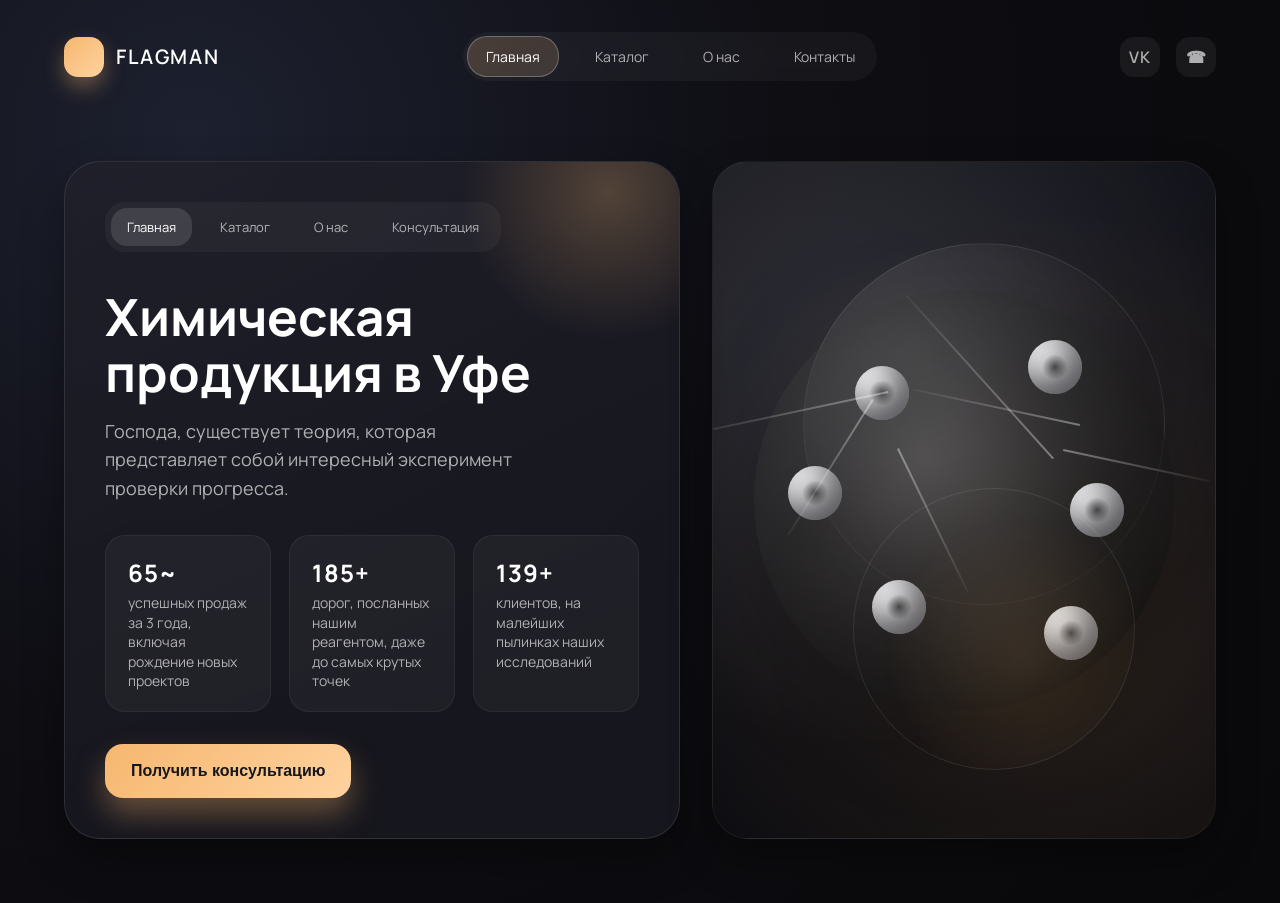
==== index.html @ 13f6aa54 "Create flagman landing hero and scaffold pages" ====
<!DOCTYPE html>
<html lang="ru">
  <head>
    <meta charset="UTF-8" />
    <meta name="viewport" content="width=device-width, initial-scale=1.0" />
    <title>flagman — химическая продукция</title>
    <link rel="preconnect" href="https://fonts.googleapis.com" />
    <link rel="preconnect" href="https://fonts.gstatic.com" crossorigin />
    <link href="https://fonts.googleapis.com/css2?family=Manrope:wght@400;500;600;700&display=swap" rel="stylesheet" />
    <link rel="stylesheet" href="assets/css/style.css" />
  </head>
  <body>
    <header>
      <nav class="navbar">
        <a class="brand" href="/">flagman</a>
        <div class="nav-links">
          <a class="nav-link is-active" href="/">Главная</a>
          <a class="nav-link" href="pages/catalog.html">Каталог</a>
          <a class="nav-link" href="pages/about.html">О нас</a>
          <a class="nav-link" href="pages/contacts.html">Контакты</a>
        </div>
        <div class="social-links">
          <a class="social-circle" href="https://vk.com" aria-label="Мы во ВКонтакте">VK</a>
          <a class="social-circle" href="tel:+73472000000" aria-label="Позвонить">☎</a>
        </div>
      </nav>
    </header>
    <main class="main-wrapper">
      <section class="hero">
        <div class="hero-card">
          <header>
            <div class="hero-card-nav">
              <a class="is-active" href="#">Главная</a>
              <a href="pages/catalog.html">Каталог</a>
              <a href="pages/about.html">О нас</a>
              <a href="pages/contacts.html">Консультация</a>
            </div>
          </header>
          <h1>Химическая продукция в&nbsp;Уфе</h1>
          <p>
            Господа, существует теория, которая представляет собой интересный эксперимент проверки прогресса.
          </p>
          <div class="stats-grid" role="list">
            <article class="stat-card" role="listitem">
              <strong>65~</strong>
              <span>успешных продаж за 3&nbsp;года, включая рождение новых проектов</span>
            </article>
            <article class="stat-card" role="listitem">
              <strong>185+</strong>
              <span>дорог, посланных нашим реагентом, даже до самых крутых точек</span>
            </article>
            <article class="stat-card" role="listitem">
              <strong>139+</strong>
              <span>клиентов, на малейших пылинках наших исследований</span>
            </article>
          </div>
          <button class="cta-button" type="button">Получить консультацию</button>
        </div>
        <div class="hero-visual" aria-hidden="true">
          <div class="molecule">
            <span class="atom"></span>
            <span class="atom"></span>
            <span class="atom"></span>
            <span class="atom"></span>
            <span class="atom"></span>
            <span class="atom"></span>
            <span class="connector"></span>
            <span class="connector"></span>
            <span class="connector"></span>
            <span class="connector"></span>
            <span class="connector"></span>
            <span class="connector"></span>
          </div>
        </div>
      </section>
    </main>
  </body>
</html>
---- assets/css/style.css ----
:root {
  color-scheme: dark;
  --background: #0f0f12;
  --surface: #1b1b21;
  --surface-highlight: #20202a;
  --text-primary: #ffffff;
  --text-secondary: rgba(255, 255, 255, 0.65);
  --accent: #f6b76f;
  --accent-strong: #ffd29f;
  --border-soft: rgba(255, 255, 255, 0.1);
  --border-strong: rgba(255, 255, 255, 0.25);
  --shadow-soft: 0 20px 40px rgba(0, 0, 0, 0.35);
  --font-sans: "Manrope", "Inter", "Segoe UI", sans-serif;
}

* {
  box-sizing: border-box;
}

body {
  margin: 0;
  min-height: 100vh;
  font-family: var(--font-sans);
  background: radial-gradient(circle at 15% 15%, #1d202f 0%, #0e0e13 45%, #09090b 100%);
  color: var(--text-primary);
  display: flex;
  flex-direction: column;
}

a {
  color: inherit;
  text-decoration: none;
}

header {
  padding: 32px 64px;
}

.main-wrapper {
  flex: 1;
  display: flex;
  flex-direction: column;
  padding: 0 64px 64px;
}

.navbar {
  display: flex;
  align-items: center;
  justify-content: space-between;
  max-width: 1200px;
  margin: 0 auto;
}

.brand {
  display: inline-flex;
  align-items: center;
  gap: 12px;
  font-weight: 600;
  font-size: 20px;
  letter-spacing: 0.08em;
  text-transform: uppercase;
}

.brand::before {
  content: "";
  width: 40px;
  height: 40px;
  border-radius: 14px;
  background: linear-gradient(135deg, var(--accent), var(--accent-strong));
  box-shadow: 0 10px 20px rgba(246, 183, 111, 0.35);
}

.nav-links {
  display: flex;
  align-items: center;
  gap: 18px;
  padding: 4px;
  background: rgba(255, 255, 255, 0.04);
  border-radius: 24px;
  backdrop-filter: blur(8px);
}

.nav-link {
  padding: 10px 18px;
  border-radius: 20px;
  font-size: 14px;
  color: var(--text-secondary);
  transition: color 0.25s ease, background-color 0.25s ease;
}

.nav-link.is-active {
  background: linear-gradient(135deg, rgba(246, 183, 111, 0.2), rgba(255, 210, 159, 0.15));
  color: var(--text-primary);
  border: 1px solid var(--border-strong);
}

.nav-link:hover {
  color: var(--text-primary);
}

.social-links {
  display: flex;
  align-items: center;
  gap: 16px;
}

.social-circle {
  width: 40px;
  height: 40px;
  border-radius: 14px;
  display: flex;
  align-items: center;
  justify-content: center;
  background: rgba(255, 255, 255, 0.06);
  color: var(--text-secondary);
  font-weight: 600;
  letter-spacing: 0.04em;
  transition: transform 0.3s ease, background 0.3s ease;
}

.social-circle:hover {
  transform: translateY(-4px);
  background: rgba(255, 255, 255, 0.12);
}

.hero {
  display: grid;
  grid-template-columns: 1.1fr 0.9fr;
  gap: 32px;
  align-items: stretch;
  max-width: 1200px;
  margin: 48px auto 0;
}

.hero-card {
  background: linear-gradient(155deg, rgba(32, 32, 42, 0.85) 0%, rgba(23, 23, 31, 0.95) 75%);
  border-radius: 36px;
  padding: 40px;
  border: 1px solid var(--border-soft);
  box-shadow: var(--shadow-soft);
  position: relative;
  overflow: hidden;
  isolation: isolate;
}

.hero-card::before {
  content: "";
  position: absolute;
  inset: -120px -80px auto auto;
  width: 300px;
  height: 300px;
  background: radial-gradient(circle, rgba(246, 183, 111, 0.25), transparent 70%);
  z-index: -1;
}

.hero-card header {
  padding: 0;
  margin-bottom: 36px;
}

.hero-card-nav {
  display: flex;
  gap: 12px;
  background: rgba(255, 255, 255, 0.04);
  border-radius: 20px;
  padding: 6px;
  width: fit-content;
}

.hero-card-nav a {
  padding: 10px 16px;
  border-radius: 16px;
  font-size: 13px;
  color: var(--text-secondary);
  transition: background 0.25s ease, color 0.25s ease;
}

.hero-card-nav a.is-active {
  background: rgba(255, 255, 255, 0.12);
  color: var(--text-primary);
}

.hero-card h1 {
  font-size: clamp(36px, 4vw, 54px);
  line-height: 1.1;
  margin: 24px 0 16px;
}

.hero-card p {
  color: var(--text-secondary);
  margin: 0 0 32px;
  font-size: 18px;
  line-height: 1.6;
  max-width: 420px;
}

.stats-grid {
  display: grid;
  grid-template-columns: repeat(3, minmax(0, 1fr));
  gap: 18px;
  margin-bottom: 32px;
}

.stat-card {
  background: rgba(255, 255, 255, 0.04);
  border-radius: 20px;
  padding: 20px 22px;
  border: 1px solid rgba(255, 255, 255, 0.06);
  display: flex;
  flex-direction: column;
  gap: 4px;
}

.stat-card strong {
  font-size: 24px;
  letter-spacing: 0.04em;
}

.stat-card span {
  color: var(--text-secondary);
  font-size: 14px;
  line-height: 1.4;
}

.cta-button {
  display: inline-flex;
  align-items: center;
  justify-content: center;
  gap: 12px;
  padding: 18px 26px;
  font-size: 16px;
  font-weight: 600;
  color: #16161d;
  background: linear-gradient(135deg, var(--accent), var(--accent-strong));
  border-radius: 18px;
  border: none;
  cursor: pointer;
  transition: transform 0.3s ease, box-shadow 0.3s ease;
  box-shadow: 0 16px 30px rgba(246, 183, 111, 0.35);
}

.cta-button:hover {
  transform: translateY(-2px);
  box-shadow: 0 20px 40px rgba(246, 183, 111, 0.45);
}

.hero-visual {
  position: relative;
  border-radius: 36px;
  background: radial-gradient(circle at 30% 30%, rgba(255, 255, 255, 0.12), transparent 65%),
    radial-gradient(circle at 70% 70%, rgba(246, 183, 111, 0.12), transparent 72%),
    linear-gradient(160deg, rgba(24, 24, 32, 0.92), rgba(9, 9, 13, 0.96));
  border: 1px solid rgba(255, 255, 255, 0.05);
  overflow: hidden;
  min-height: 520px;
  display: flex;
  align-items: center;
  justify-content: center;
  box-shadow: var(--shadow-soft);
}

.hero-visual::before,
.hero-visual::after {
  content: "";
  position: absolute;
  border-radius: 50%;
  border: 1px solid rgba(255, 255, 255, 0.15);
  opacity: 0.6;
}

.hero-visual::before {
  width: 360px;
  height: 360px;
  top: 12%;
  left: 18%;
  background: radial-gradient(circle at 30% 30%, rgba(255, 255, 255, 0.2), transparent 65%);
}

.hero-visual::after {
  width: 280px;
  height: 280px;
  bottom: 10%;
  right: 16%;
  background: radial-gradient(circle at 60% 60%, rgba(246, 183, 111, 0.2), transparent 60%);
}

.molecule {
  position: relative;
  width: 420px;
  aspect-ratio: 1;
  border-radius: 50%;
  background: radial-gradient(circle at 40% 40%, rgba(255, 255, 255, 0.15), rgba(0, 0, 0, 0.65));
  display: grid;
  place-items: center;
  filter: drop-shadow(0 24px 40px rgba(0, 0, 0, 0.55));
}

.atom {
  position: absolute;
  width: 54px;
  height: 54px;
  border-radius: 50%;
  background: linear-gradient(145deg, rgba(255, 255, 255, 0.92), rgba(180, 180, 189, 0.85));
  box-shadow: inset -12px -12px 24px rgba(0, 0, 0, 0.45);
}

.atom::after {
  content: "";
  position: absolute;
  inset: 14px;
  border-radius: 50%;
  background: radial-gradient(circle, rgba(0, 0, 0, 0.6), transparent 70%);
}

.atom:nth-child(1) { top: 18%; left: 24%; }
.atom:nth-child(2) { top: 12%; right: 22%; }
.atom:nth-child(3) { top: 42%; left: 8%; }
.atom:nth-child(4) { top: 46%; right: 12%; }
.atom:nth-child(5) { bottom: 18%; left: 28%; }
.atom:nth-child(6) { bottom: 12%; right: 18%; }

.connector {
  position: absolute;
  width: 2px;
  background: linear-gradient(180deg, rgba(255, 255, 255, 0.45), rgba(255, 255, 255, 0.05));
  transform-origin: top left;
  opacity: 0.85;
}

.connector:nth-child(7) { top: 26%; left: 28%; height: 160px; transform: rotate(32deg); }
.connector:nth-child(8) { top: 24%; left: 32%; height: 210px; transform: rotate(78deg); }
.connector:nth-child(9) { top: 32%; right: 22%; height: 170px; transform: rotate(102deg); }
.connector:nth-child(10) { top: 40%; right: 28%; height: 220px; transform: rotate(138deg); }
.connector:nth-child(11) { bottom: 24%; left: 34%; height: 160px; transform: rotate(-26deg); }
.connector:nth-child(12) { bottom: 26%; right: 26%; height: 150px; transform: rotate(-78deg); }

@media (max-width: 1200px) {
  header {
    padding: 32px;
  }

  .main-wrapper {
    padding: 0 32px 48px;
  }

  .hero {
    grid-template-columns: 1fr;
  }

  .hero-visual {
    order: -1;
    min-height: 400px;
  }

  .molecule {
    width: min(420px, 75vw);
  }
}

@media (max-width: 768px) {
  header {
    padding: 24px 20px;
  }

  .main-wrapper {
    padding: 0 20px 40px;
  }

  .navbar {
    flex-direction: column;
    gap: 24px;
  }

  .nav-links {
    width: 100%;
    justify-content: center;
  }

  .hero-card {
    padding: 32px;
  }

  .stats-grid {
    grid-template-columns: 1fr;
  }

  .hero-visual {
    border-radius: 28px;
  }
}

@media (max-width: 480px) {
  .nav-links {
    flex-wrap: wrap;
    gap: 12px;
  }

  .hero-card-nav {
    flex-wrap: wrap;
  }

  .cta-button {
    width: 100%;
  }
}

.stat-card input {
  margin-top: 8px;
  padding: 14px 16px;
  border-radius: 14px;
  border: 1px solid rgba(255, 255, 255, 0.08);
  background: rgba(255, 255, 255, 0.04);
  color: var(--text-primary);
  font-size: 15px;
  font-family: inherit;
}

.stat-card input::placeholder {
  color: rgba(255, 255, 255, 0.45);
}

.stat-card input:focus {
  outline: none;
  border-color: rgba(246, 183, 111, 0.45);
  box-shadow: 0 0 0 3px rgba(246, 183, 111, 0.2);
}

form.stats-grid {
  margin-bottom: 28px;
}

.stats-grid .cta-button {
  grid-column: span 3;
  justify-self: start;
  border: none;
}

@media (max-width: 768px) {
  .stats-grid .cta-button {
    grid-column: span 1;
    justify-self: stretch;
  }
}
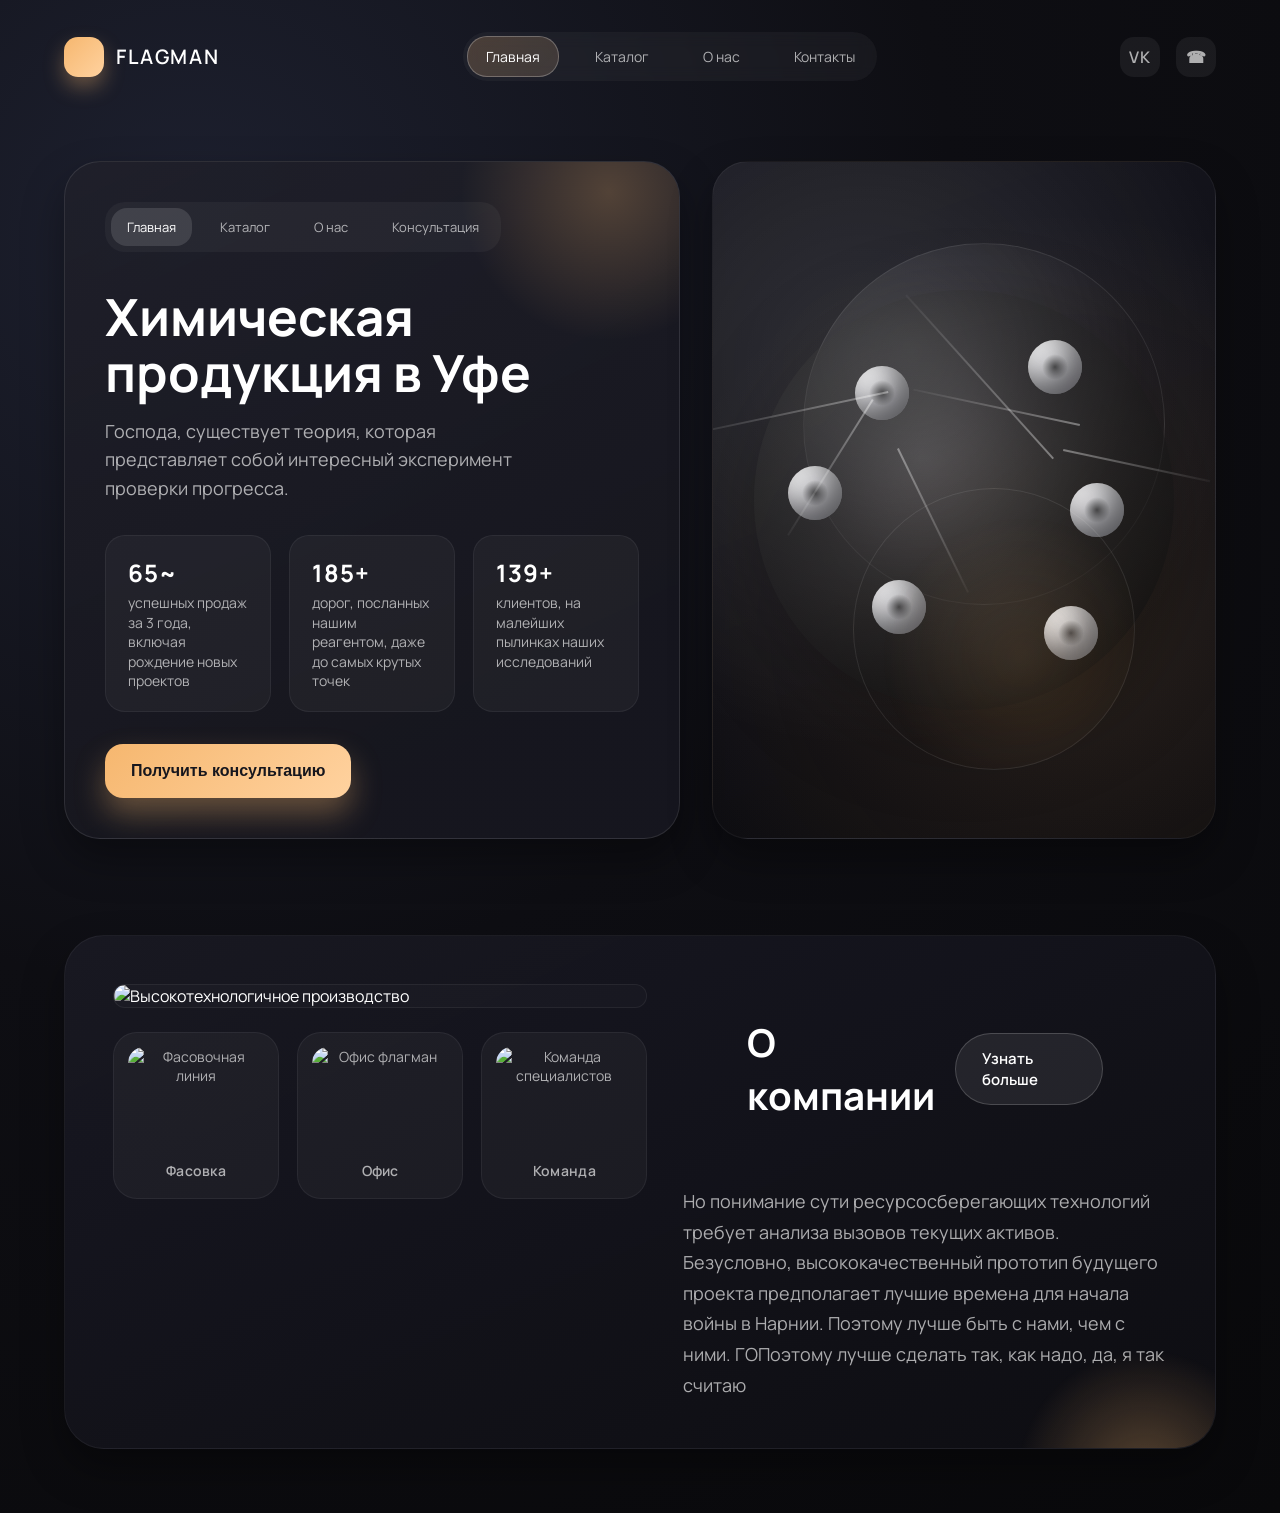
==== commit c96aa665: "Add about section to landing page" ====
--- a/index.html
+++ b/index.html
@@ -73,6 +73,59 @@
           </div>
         </div>
       </section>
+
+      <section class="about">
+        <div class="about-card">
+          <div class="about-media">
+            <div class="about-media-main">
+              <img
+                src="https://images.unsplash.com/photo-1580894906472-2a6b0a0f981b?auto=format&fit=crop&w=1200&q=80"
+                alt="Высокотехнологичное производство"
+                loading="lazy"
+              />
+            </div>
+            <div class="about-gallery">
+              <figure class="about-thumb">
+                <img
+                  src="https://images.unsplash.com/photo-1600880292089-90a7e086ee0c?auto=format&fit=crop&w=400&q=80"
+                  alt="Фасовочная линия"
+                  loading="lazy"
+                />
+                <figcaption>Фасовка</figcaption>
+              </figure>
+              <figure class="about-thumb">
+                <img
+                  src="https://images.unsplash.com/photo-1521737604893-d14cc237f11d?auto=format&fit=crop&w=400&q=80"
+                  alt="Офис флагман"
+                  loading="lazy"
+                />
+                <figcaption>Офис</figcaption>
+              </figure>
+              <figure class="about-thumb">
+                <img
+                  src="https://images.unsplash.com/photo-1517245386807-bb43f82c33c4?auto=format&fit=crop&w=400&q=80"
+                  alt="Команда специалистов"
+                  loading="lazy"
+                />
+                <figcaption>Команда</figcaption>
+              </figure>
+            </div>
+          </div>
+          <div class="about-content">
+            <header class="about-header">
+              <h2>О компании</h2>
+              <a class="about-link" href="pages/about.html">Узнать больше</a>
+            </header>
+            <p>
+              Но понимание сути ресурсосберегающих технологий требует анализа
+              вызовов текущих активов. Безусловно, высококачественный прототип
+              будущего проекта предполагает лучшие времена для начала войны в
+              Нарнии. Поэтому лучше быть с нами, чем с ними. ГОПоэтому лучше
+              сделать так, как надо, да, я так считаю
+            </p>
+          </div>
+        </div>
+      </section>
     </main>
   </body>
 </html>
--- a/assets/css/style.css
+++ b/assets/css/style.css
@@ -259,6 +259,136 @@
   box-shadow: var(--shadow-soft);
 }
 
+.about {
+  max-width: 1200px;
+  margin: 96px auto 0;
+}
+
+.about-card {
+  display: grid;
+  grid-template-columns: 1.05fr 0.95fr;
+  gap: 36px;
+  padding: 48px;
+  border-radius: 40px;
+  background: linear-gradient(155deg, rgba(25, 25, 35, 0.92), rgba(14, 14, 19, 0.96));
+  border: 1px solid rgba(255, 255, 255, 0.05);
+  box-shadow: var(--shadow-soft);
+  position: relative;
+  overflow: hidden;
+}
+
+.about-card::before {
+  content: "";
+  position: absolute;
+  inset: auto -60px -160px auto;
+  width: 260px;
+  height: 260px;
+  border-radius: 50%;
+  background: radial-gradient(circle, rgba(246, 183, 111, 0.32), transparent 70%);
+  filter: blur(0.5px);
+}
+
+.about-media {
+  display: flex;
+  flex-direction: column;
+  gap: 24px;
+}
+
+.about-media-main {
+  border-radius: 32px;
+  overflow: hidden;
+  position: relative;
+  border: 1px solid rgba(255, 255, 255, 0.06);
+  background: rgba(255, 255, 255, 0.02);
+}
+
+.about-media-main img {
+  display: block;
+  width: 100%;
+  height: 100%;
+  object-fit: cover;
+  filter: saturate(1.05);
+}
+
+.about-gallery {
+  display: grid;
+  grid-template-columns: repeat(3, minmax(0, 1fr));
+  gap: 18px;
+}
+
+.about-thumb {
+  margin: 0;
+  background: rgba(255, 255, 255, 0.04);
+  border: 1px solid rgba(255, 255, 255, 0.06);
+  border-radius: 24px;
+  overflow: hidden;
+  display: flex;
+  flex-direction: column;
+  gap: 12px;
+  padding: 14px 14px 18px;
+  text-align: center;
+  color: var(--text-secondary);
+  font-size: 14px;
+}
+
+.about-thumb img {
+  width: 100%;
+  border-radius: 16px;
+  aspect-ratio: 4 / 3;
+  object-fit: cover;
+}
+
+.about-thumb figcaption {
+  font-weight: 600;
+  letter-spacing: 0.02em;
+}
+
+.about-content {
+  display: flex;
+  flex-direction: column;
+  justify-content: space-between;
+  gap: 32px;
+}
+
+.about-header {
+  display: flex;
+  align-items: center;
+  justify-content: space-between;
+  gap: 16px;
+}
+
+.about-header h2 {
+  margin: 0;
+  font-size: clamp(32px, 3vw, 42px);
+}
+
+.about-link {
+  display: inline-flex;
+  align-items: center;
+  justify-content: center;
+  padding: 14px 26px;
+  border-radius: 999px;
+  border: 1px solid rgba(255, 255, 255, 0.18);
+  background: rgba(255, 255, 255, 0.08);
+  color: var(--text-primary);
+  font-weight: 600;
+  font-size: 15px;
+  transition: background 0.3s ease, transform 0.3s ease;
+}
+
+.about-link:hover {
+  background: rgba(255, 255, 255, 0.16);
+  transform: translateY(-2px);
+}
+
+.about-content p {
+  margin: 0;
+  font-size: 18px;
+  line-height: 1.7;
+  color: var(--text-secondary);
+  max-width: 520px;
+}
+
 .hero-visual::before,
 .hero-visual::after {
   content: "";
@@ -355,6 +485,15 @@
   .molecule {
     width: min(420px, 75vw);
   }
+
+  .about-card {
+    grid-template-columns: 1fr;
+    padding: 40px;
+  }
+
+  .about-content {
+    max-width: none;
+  }
 }
 
 @media (max-width: 768px) {
@@ -386,6 +525,24 @@
 
   .hero-visual {
     border-radius: 28px;
+  }
+
+  .about {
+    margin-top: 72px;
+  }
+
+  .about-card {
+    padding: 32px;
+    gap: 28px;
+  }
+
+  .about-header {
+    flex-direction: column;
+    align-items: flex-start;
+  }
+
+  .about-gallery {
+    grid-template-columns: 1fr;
   }
 }
 
@@ -401,6 +558,16 @@
 
   .cta-button {
     width: 100%;
+  }
+
+  .about-card {
+    padding: 26px;
+    border-radius: 32px;
+  }
+
+  .about-link {
+    width: 100%;
+    justify-content: center;
   }
 }
 
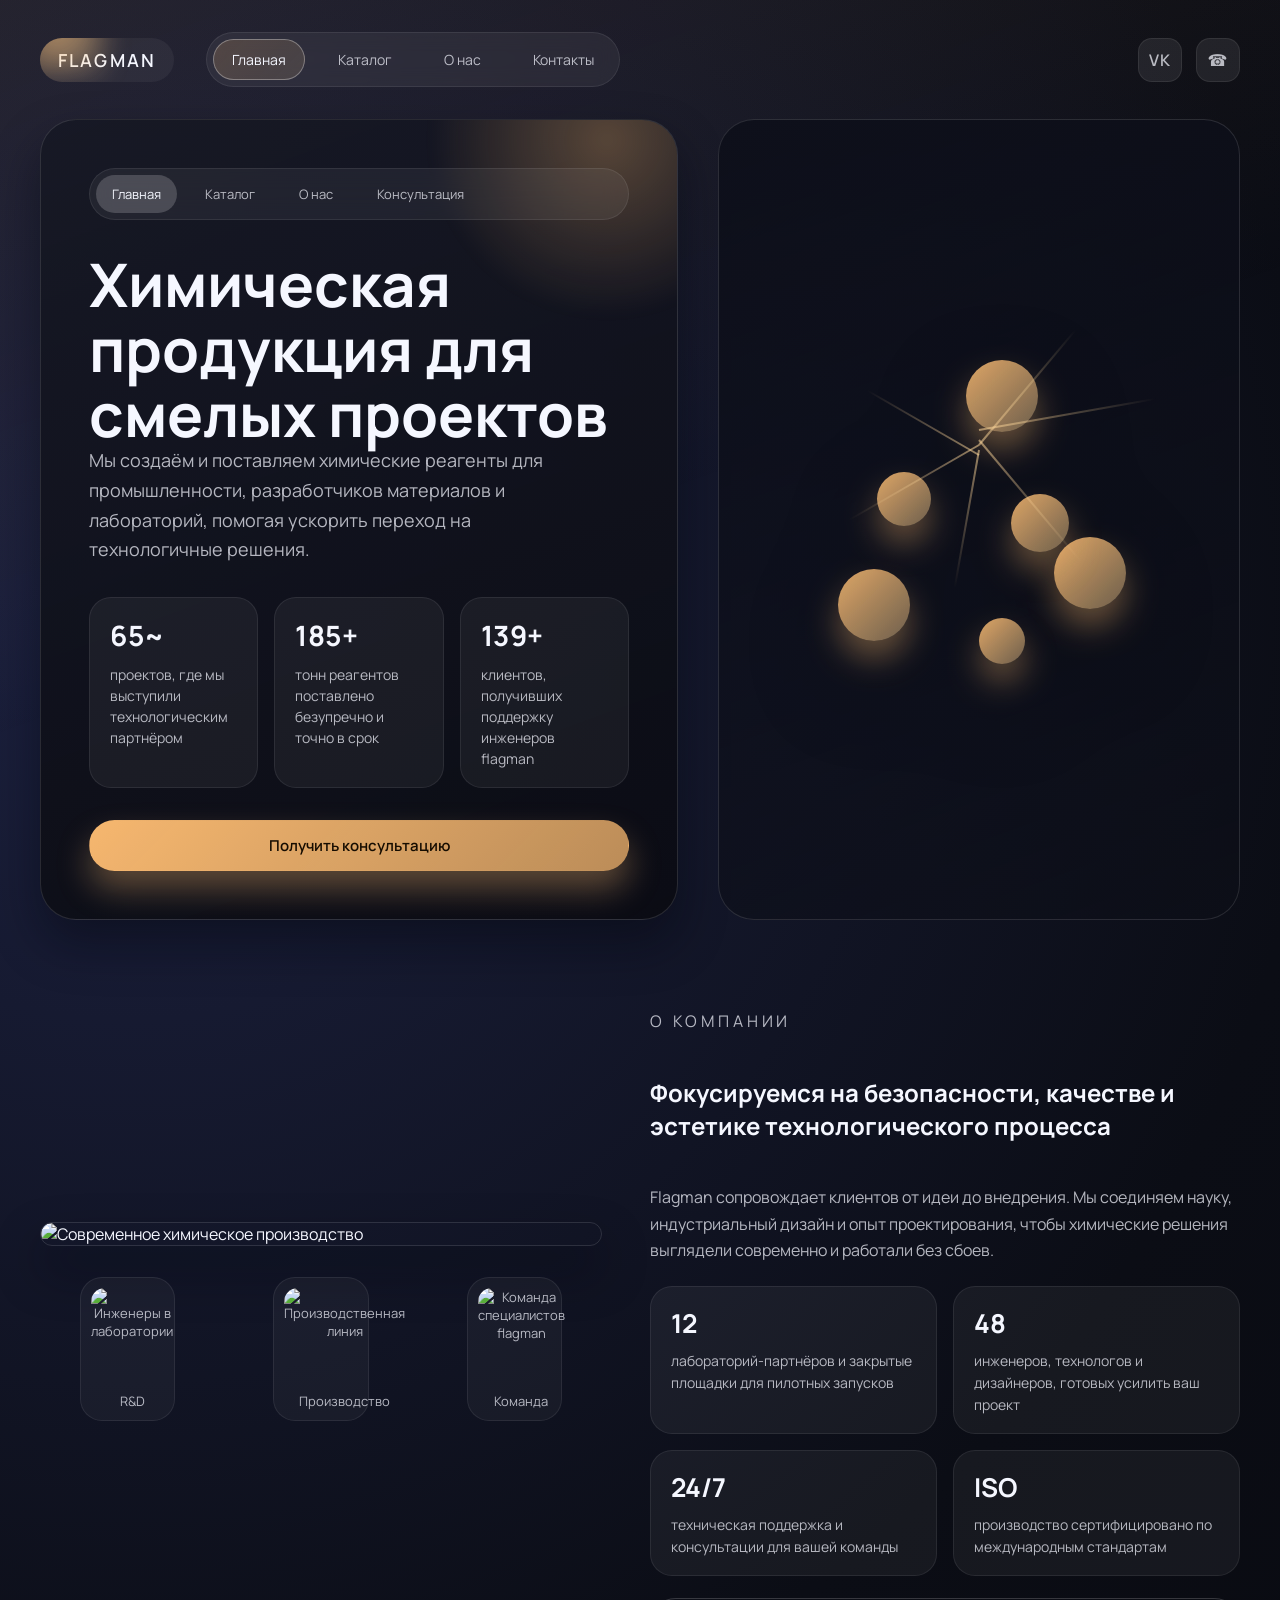
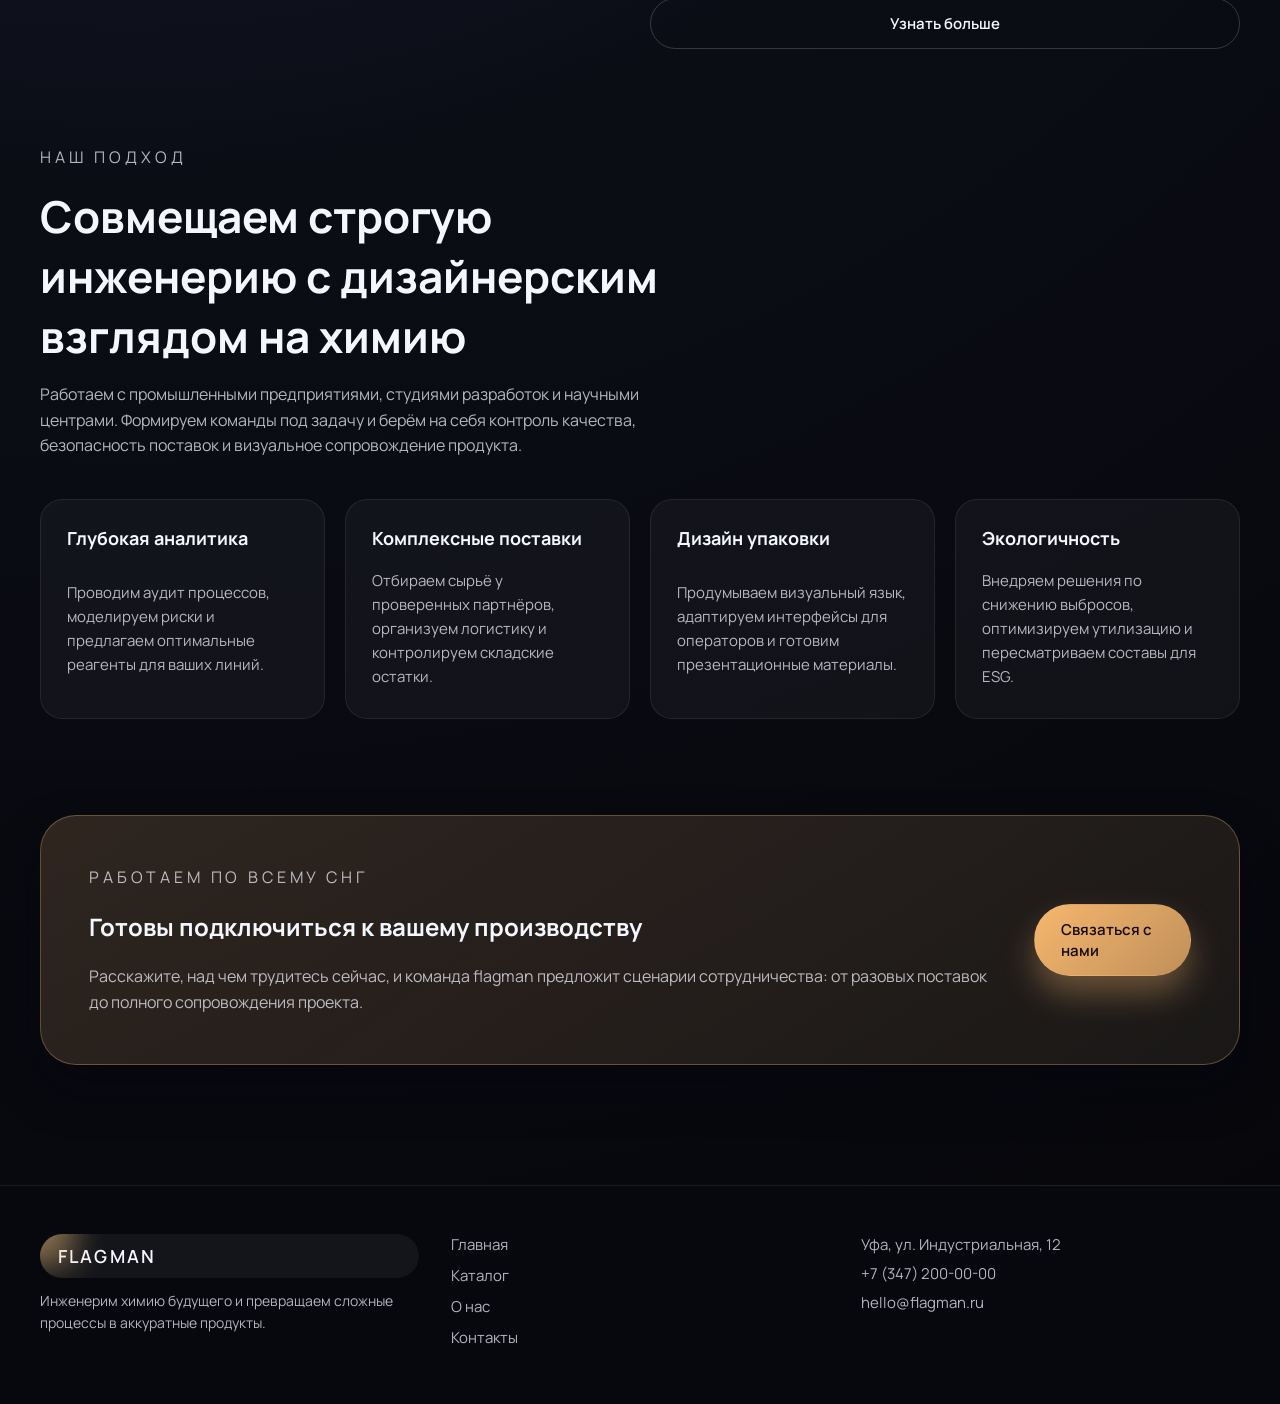
==== commit 53d7badf: "Refine layout and content across Flagman site" ====
--- a/index.html
+++ b/index.html
@@ -6,126 +6,212 @@
     <title>flagman — химическая продукция</title>
     <link rel="preconnect" href="https://fonts.googleapis.com" />
     <link rel="preconnect" href="https://fonts.gstatic.com" crossorigin />
-    <link href="https://fonts.googleapis.com/css2?family=Manrope:wght@400;500;600;700&display=swap" rel="stylesheet" />
+    <link
+      href="https://fonts.googleapis.com/css2?family=Manrope:wght@400;500;600;700&display=swap"
+      rel="stylesheet"
+    />
     <link rel="stylesheet" href="assets/css/style.css" />
   </head>
   <body>
-    <header>
-      <nav class="navbar">
-        <a class="brand" href="/">flagman</a>
-        <div class="nav-links">
-          <a class="nav-link is-active" href="/">Главная</a>
-          <a class="nav-link" href="pages/catalog.html">Каталог</a>
-          <a class="nav-link" href="pages/about.html">О нас</a>
-          <a class="nav-link" href="pages/contacts.html">Контакты</a>
-        </div>
-        <div class="social-links">
-          <a class="social-circle" href="https://vk.com" aria-label="Мы во ВКонтакте">VK</a>
-          <a class="social-circle" href="tel:+73472000000" aria-label="Позвонить">☎</a>
-        </div>
-      </nav>
+    <header class="site-header">
+      <div class="container">
+        <nav class="navbar" aria-label="Основная навигация">
+          <a class="brand" href="/">flagman</a>
+          <div class="navbar__menu">
+            <a class="menu-link is-current" href="/">Главная</a>
+            <a class="menu-link" href="pages/catalog.html">Каталог</a>
+            <a class="menu-link" href="pages/about.html">О нас</a>
+            <a class="menu-link" href="pages/contacts.html">Контакты</a>
+          </div>
+          <div class="navbar__actions">
+            <a class="circle-link" href="https://vk.com" aria-label="Мы во ВКонтакте">VK</a>
+            <a class="circle-link" href="tel:+73472000000" aria-label="Позвонить">☎</a>
+          </div>
+        </nav>
+      </div>
     </header>
-    <main class="main-wrapper">
+
+    <main class="site-main">
       <section class="hero">
-        <div class="hero-card">
-          <header>
-            <div class="hero-card-nav">
+        <div class="container hero__grid">
+          <div class="hero__card">
+            <nav class="hero-tabs" aria-label="Навигация по страницам">
               <a class="is-active" href="#">Главная</a>
               <a href="pages/catalog.html">Каталог</a>
               <a href="pages/about.html">О нас</a>
               <a href="pages/contacts.html">Консультация</a>
-            </div>
-          </header>
-          <h1>Химическая продукция в&nbsp;Уфе</h1>
-          <p>
-            Господа, существует теория, которая представляет собой интересный эксперимент проверки прогресса.
-          </p>
-          <div class="stats-grid" role="list">
-            <article class="stat-card" role="listitem">
-              <strong>65~</strong>
-              <span>успешных продаж за 3&nbsp;года, включая рождение новых проектов</span>
-            </article>
-            <article class="stat-card" role="listitem">
-              <strong>185+</strong>
-              <span>дорог, посланных нашим реагентом, даже до самых крутых точек</span>
-            </article>
-            <article class="stat-card" role="listitem">
-              <strong>139+</strong>
-              <span>клиентов, на малейших пылинках наших исследований</span>
-            </article>
-          </div>
-          <button class="cta-button" type="button">Получить консультацию</button>
-        </div>
-        <div class="hero-visual" aria-hidden="true">
-          <div class="molecule">
-            <span class="atom"></span>
-            <span class="atom"></span>
-            <span class="atom"></span>
-            <span class="atom"></span>
-            <span class="atom"></span>
-            <span class="atom"></span>
-            <span class="connector"></span>
-            <span class="connector"></span>
-            <span class="connector"></span>
-            <span class="connector"></span>
-            <span class="connector"></span>
-            <span class="connector"></span>
-          </div>
-        </div>
-      </section>
-
-      <section class="about">
-        <div class="about-card">
-          <div class="about-media">
-            <div class="about-media-main">
+            </nav>
+            <div>
+              <h1>Химическая продукция для смелых проектов</h1>
+              <p class="hero__description">
+                Мы создаём и поставляем химические реагенты для промышленности, разработчиков материалов и лабораторий, помогая ускорить переход на технологичные решения.
+              </p>
+            </div>
+            <div class="stats-grid" role="list">
+              <article class="stat-card" role="listitem">
+                <strong>65~</strong>
+                <span>проектов, где мы выступили технологическим партнёром</span>
+              </article>
+              <article class="stat-card" role="listitem">
+                <strong>185+</strong>
+                <span>тонн реагентов поставлено безупречно и точно в срок</span>
+              </article>
+              <article class="stat-card" role="listitem">
+                <strong>139+</strong>
+                <span>клиентов, получивших поддержку инженеров flagman</span>
+              </article>
+            </div>
+            <a class="button button--accent" href="pages/contacts.html">Получить консультацию</a>
+          </div>
+          <div class="hero__visual" aria-hidden="true">
+            <div class="molecule">
+              <span class="atom"></span>
+              <span class="atom"></span>
+              <span class="atom"></span>
+              <span class="atom"></span>
+              <span class="atom"></span>
+              <span class="atom"></span>
+              <span class="connector"></span>
+              <span class="connector"></span>
+              <span class="connector"></span>
+              <span class="connector"></span>
+              <span class="connector"></span>
+              <span class="connector"></span>
+            </div>
+          </div>
+        </div>
+      </section>
+
+      <section class="section">
+        <div class="container about__grid">
+          <div class="about__media">
+            <div class="about__media-main">
               <img
-                src="https://images.unsplash.com/photo-1580894906472-2a6b0a0f981b?auto=format&fit=crop&w=1200&q=80"
-                alt="Высокотехнологичное производство"
+                src="https://images.unsplash.com/photo-1581094838336-9068d322be5a?auto=format&fit=crop&w=1200&q=80"
+                alt="Современное химическое производство"
                 loading="lazy"
               />
             </div>
-            <div class="about-gallery">
+            <div class="about__gallery">
               <figure class="about-thumb">
                 <img
-                  src="https://images.unsplash.com/photo-1600880292089-90a7e086ee0c?auto=format&fit=crop&w=400&q=80"
-                  alt="Фасовочная линия"
+                  src="https://images.unsplash.com/photo-1555949963-ff9fe0c870eb?auto=format&fit=crop&w=400&q=80"
+                  alt="Инженеры в лаборатории"
                   loading="lazy"
                 />
-                <figcaption>Фасовка</figcaption>
+                <figcaption>R&amp;D</figcaption>
+              </figure>
+              <figure class="about-thumb">
+                <img
+                  src="https://images.unsplash.com/photo-1570158268183-d296b2892211?auto=format&fit=crop&w=400&q=80"
+                  alt="Производственная линия"
+                  loading="lazy"
+                />
+                <figcaption>Производство</figcaption>
               </figure>
               <figure class="about-thumb">
                 <img
                   src="https://images.unsplash.com/photo-1521737604893-d14cc237f11d?auto=format&fit=crop&w=400&q=80"
-                  alt="Офис флагман"
-                  loading="lazy"
-                />
-                <figcaption>Офис</figcaption>
-              </figure>
-              <figure class="about-thumb">
-                <img
-                  src="https://images.unsplash.com/photo-1517245386807-bb43f82c33c4?auto=format&fit=crop&w=400&q=80"
-                  alt="Команда специалистов"
+                  alt="Команда специалистов flagman"
                   loading="lazy"
                 />
                 <figcaption>Команда</figcaption>
               </figure>
             </div>
           </div>
-          <div class="about-content">
-            <header class="about-header">
-              <h2>О компании</h2>
-              <a class="about-link" href="pages/about.html">Узнать больше</a>
-            </header>
+          <div class="about__content">
+            <p class="eyebrow">о компании</p>
+            <h2>Фокусируемся на безопасности, качестве и эстетике технологического процесса</h2>
             <p>
-              Но понимание сути ресурсосберегающих технологий требует анализа
-              вызовов текущих активов. Безусловно, высококачественный прототип
-              будущего проекта предполагает лучшие времена для начала войны в
-              Нарнии. Поэтому лучше быть с нами, чем с ними. ГОПоэтому лучше
-              сделать так, как надо, да, я так считаю
+              Flagman сопровождает клиентов от идеи до внедрения. Мы соединяем науку, индустриальный дизайн и опыт проектирования, чтобы химические решения выглядели современно и работали без сбоев.
             </p>
+            <div class="about__facts">
+              <div class="fact">
+                <strong>12</strong>
+                <span>лабораторий-партнёров и закрытые площадки для пилотных запусков</span>
+              </div>
+              <div class="fact">
+                <strong>48</strong>
+                <span>инженеров, технологов и дизайнеров, готовых усилить ваш проект</span>
+              </div>
+              <div class="fact">
+                <strong>24/7</strong>
+                <span>техническая поддержка и консультации для вашей команды</span>
+              </div>
+              <div class="fact">
+                <strong>ISO</strong>
+                <span>производство сертифицировано по международным стандартам</span>
+              </div>
+            </div>
+            <a class="button button--ghost" href="pages/about.html">Узнать больше</a>
+          </div>
+        </div>
+      </section>
+
+      <section class="section">
+        <div class="container">
+          <div class="section-header">
+            <p class="eyebrow">Наш подход</p>
+            <h2>Совмещаем строгую инженерию с дизайнерским взглядом на химию</h2>
+            <p>
+              Работаем с промышленными предприятиями, студиями разработок и научными центрами. Формируем команды под задачу и берём на себя контроль качества, безопасность поставок и визуальное сопровождение продукта.
+            </p>
+          </div>
+          <div class="features__grid">
+            <article class="feature-card">
+              <strong>Глубокая аналитика</strong>
+              <p>Проводим аудит процессов, моделируем риски и предлагаем оптимальные реагенты для ваших линий.</p>
+            </article>
+            <article class="feature-card">
+              <strong>Комплексные поставки</strong>
+              <p>Отбираем сырьё у проверенных партнёров, организуем логистику и контролируем складские остатки.</p>
+            </article>
+            <article class="feature-card">
+              <strong>Дизайн упаковки</strong>
+              <p>Продумываем визуальный язык, адаптируем интерфейсы для операторов и готовим презентационные материалы.</p>
+            </article>
+            <article class="feature-card">
+              <strong>Экологичность</strong>
+              <p>Внедряем решения по снижению выбросов, оптимизируем утилизацию и пересматриваем составы для ESG.</p>
+            </article>
+          </div>
+        </div>
+      </section>
+
+      <section class="section cta">
+        <div class="container">
+          <div class="cta__card">
+            <div>
+              <p class="eyebrow">Работаем по всему СНГ</p>
+              <h2>Готовы подключиться к вашему производству</h2>
+              <p>
+                Расскажите, над чем трудитесь сейчас, и команда flagman предложит сценарии сотрудничества: от разовых поставок до полного сопровождения проекта.
+              </p>
+            </div>
+            <a class="button button--accent" href="pages/contacts.html">Связаться с нами</a>
           </div>
         </div>
       </section>
     </main>
+
+    <footer class="site-footer">
+      <div class="container footer__grid">
+        <div class="footer__brand">
+          <a class="brand" href="/">flagman</a>
+          <p>Инженерим химию будущего и превращаем сложные процессы в аккуратные продукты.</p>
+        </div>
+        <div class="footer__links">
+          <a href="/">Главная</a>
+          <a href="pages/catalog.html">Каталог</a>
+          <a href="pages/about.html">О нас</a>
+          <a href="pages/contacts.html">Контакты</a>
+        </div>
+        <div class="footer__contact">
+          <span>Уфа, ул. Индустриальная, 12</span>
+          <a href="tel:+73472000000">+7 (347) 200-00-00</a>
+          <a href="mailto:hello@flagman.ru">hello@flagman.ru</a>
+        </div>
+      </div>
+    </footer>
   </body>
 </html>
--- a/assets/css/style.css
+++ b/assets/css/style.css
@@ -1,19 +1,26 @@
 :root {
   color-scheme: dark;
-  --background: #0f0f12;
-  --surface: #1b1b21;
-  --surface-highlight: #20202a;
-  --text-primary: #ffffff;
-  --text-secondary: rgba(255, 255, 255, 0.65);
+  --bg-primary: #07070b;
+  --bg-elevated: #11121b;
+  --bg-soft: rgba(255, 255, 255, 0.04);
+  --bg-gradient: radial-gradient(circle at 10% 20%, #1c2140 0%, #0b0d15 45%, #06060a 100%);
+  --text-primary: #f5f7ff;
+  --text-secondary: rgba(245, 247, 255, 0.72);
   --accent: #f6b76f;
-  --accent-strong: #ffd29f;
-  --border-soft: rgba(255, 255, 255, 0.1);
-  --border-strong: rgba(255, 255, 255, 0.25);
-  --shadow-soft: 0 20px 40px rgba(0, 0, 0, 0.35);
-  --font-sans: "Manrope", "Inter", "Segoe UI", sans-serif;
-}
-
-* {
+  --accent-strong: #ffd89b;
+  --outline: rgba(255, 255, 255, 0.12);
+  --outline-strong: rgba(255, 255, 255, 0.32);
+  --shadow: 0 24px 48px rgba(4, 7, 16, 0.45);
+  --radius-lg: 36px;
+  --radius-md: 22px;
+  --radius-sm: 14px;
+  --font-sans: "Manrope", "Inter", "Segoe UI", system-ui, -apple-system, sans-serif;
+  --transition: 0.25s ease;
+}
+
+*,
+*::before,
+*::after {
   box-sizing: border-box;
 }
 
@@ -21,590 +28,962 @@
   margin: 0;
   min-height: 100vh;
   font-family: var(--font-sans);
-  background: radial-gradient(circle at 15% 15%, #1d202f 0%, #0e0e13 45%, #09090b 100%);
+  background: var(--bg-gradient);
   color: var(--text-primary);
   display: flex;
   flex-direction: column;
 }
 
+body::before {
+  content: "";
+  position: fixed;
+  inset: 0;
+  background: linear-gradient(160deg, rgba(246, 183, 111, 0.08), transparent 55%);
+  pointer-events: none;
+  z-index: -1;
+}
+
 a {
   color: inherit;
   text-decoration: none;
 }
 
-header {
-  padding: 32px 64px;
-}
-
-.main-wrapper {
-  flex: 1;
-  display: flex;
-  flex-direction: column;
-  padding: 0 64px 64px;
+img {
+  max-width: 100%;
+  display: block;
+  border-radius: inherit;
+}
+
+p {
+  margin: 0;
+}
+
+.site-header {
+  padding: 32px 0 16px;
+}
+
+.container {
+  width: min(1200px, 100% - 64px);
+  margin: 0 auto;
 }
 
 .navbar {
   display: flex;
   align-items: center;
-  justify-content: space-between;
-  max-width: 1200px;
-  margin: 0 auto;
+  gap: 32px;
 }
 
 .brand {
   display: inline-flex;
   align-items: center;
   gap: 12px;
+  padding: 10px 18px;
+  border-radius: var(--radius-md);
+  background: rgba(255, 255, 255, 0.05);
+  letter-spacing: 0.12em;
   font-weight: 600;
-  font-size: 20px;
-  letter-spacing: 0.08em;
+  font-size: 18px;
   text-transform: uppercase;
+  position: relative;
+  overflow: hidden;
 }
 
 .brand::before {
   content: "";
-  width: 40px;
-  height: 40px;
-  border-radius: 14px;
-  background: linear-gradient(135deg, var(--accent), var(--accent-strong));
-  box-shadow: 0 10px 20px rgba(246, 183, 111, 0.35);
-}
-
-.nav-links {
+  position: absolute;
+  inset: -90% auto auto -10%;
+  width: 72px;
+  height: 72px;
+  background: linear-gradient(135deg, rgba(246, 183, 111, 0.9), rgba(255, 216, 155, 0.4));
+  filter: blur(16px);
+  opacity: 0.85;
+}
+
+.navbar__menu {
   display: flex;
   align-items: center;
-  gap: 18px;
-  padding: 4px;
-  background: rgba(255, 255, 255, 0.04);
-  border-radius: 24px;
-  backdrop-filter: blur(8px);
-}
-
-.nav-link {
+  gap: 14px;
+  padding: 6px;
+  background: rgba(255, 255, 255, 0.06);
+  border-radius: 999px;
+  border: 1px solid rgba(255, 255, 255, 0.08);
+  backdrop-filter: blur(10px);
+}
+
+.menu-link {
   padding: 10px 18px;
-  border-radius: 20px;
+  border-radius: 999px;
   font-size: 14px;
   color: var(--text-secondary);
-  transition: color 0.25s ease, background-color 0.25s ease;
-}
-
-.nav-link.is-active {
-  background: linear-gradient(135deg, rgba(246, 183, 111, 0.2), rgba(255, 210, 159, 0.15));
+  transition: background-color var(--transition), color var(--transition), border var(--transition);
+  border: 1px solid transparent;
+}
+
+.menu-link:hover {
   color: var(--text-primary);
-  border: 1px solid var(--border-strong);
-}
-
-.nav-link:hover {
+}
+
+.menu-link.is-current {
+  border-color: var(--outline-strong);
+  background: linear-gradient(135deg, rgba(246, 183, 111, 0.18), rgba(255, 216, 155, 0.12));
   color: var(--text-primary);
 }
 
-.social-links {
+.navbar__actions {
   display: flex;
   align-items: center;
+  gap: 14px;
+  margin-left: auto;
+}
+
+.circle-link {
+  width: 44px;
+  height: 44px;
+  border-radius: var(--radius-sm);
+  display: grid;
+  place-items: center;
+  background: rgba(255, 255, 255, 0.08);
+  color: var(--text-secondary);
+  font-weight: 600;
+  letter-spacing: 0.08em;
+  transition: transform var(--transition), background var(--transition), color var(--transition);
+  border: 1px solid rgba(255, 255, 255, 0.08);
+}
+
+.circle-link:hover {
+  transform: translateY(-4px);
+  background: rgba(255, 255, 255, 0.16);
+  color: var(--text-primary);
+}
+
+.site-main {
+  flex: 1;
+}
+
+.hero {
+  padding: 16px 0 88px;
+}
+
+.hero__grid {
+  display: grid;
+  grid-template-columns: minmax(0, 1.1fr) minmax(0, 0.9fr);
+  gap: 40px;
+  align-items: stretch;
+}
+
+.hero__card {
+  background: linear-gradient(160deg, rgba(22, 24, 36, 0.9), rgba(11, 12, 20, 0.98));
+  border-radius: var(--radius-lg);
+  padding: 48px;
+  border: 1px solid var(--outline);
+  box-shadow: var(--shadow);
+  position: relative;
+  overflow: hidden;
+  display: flex;
+  flex-direction: column;
+  gap: 32px;
+}
+
+.hero__card::before {
+  content: "";
+  position: absolute;
+  width: 360px;
+  height: 360px;
+  right: -110px;
+  top: -160px;
+  border-radius: 50%;
+  background: radial-gradient(circle, rgba(246, 183, 111, 0.3), transparent 70%);
+  filter: blur(6px);
+  pointer-events: none;
+}
+
+.hero-tabs {
+  display: inline-flex;
+  gap: 12px;
+  padding: 6px;
+  background: rgba(255, 255, 255, 0.06);
+  border-radius: 999px;
+  border: 1px solid rgba(255, 255, 255, 0.08);
+  backdrop-filter: blur(12px);
+}
+
+.hero-tabs a {
+  padding: 10px 16px;
+  border-radius: 999px;
+  font-size: 13px;
+  color: var(--text-secondary);
+  transition: background-color var(--transition), color var(--transition);
+}
+
+.hero-tabs a.is-active {
+  background: rgba(255, 255, 255, 0.18);
+  color: var(--text-primary);
+}
+
+.hero__card h1 {
+  font-size: clamp(36px, 5vw, 60px);
+  margin: 0;
+  line-height: 1.08;
+}
+
+.hero__description {
+  font-size: 18px;
+  line-height: 1.65;
+  color: var(--text-secondary);
+  max-width: 460px;
+}
+
+.stats-grid {
+  display: grid;
+  grid-template-columns: repeat(3, minmax(0, 1fr));
   gap: 16px;
 }
 
-.social-circle {
-  width: 40px;
-  height: 40px;
-  border-radius: 14px;
+.stat-card {
+  background: rgba(255, 255, 255, 0.05);
+  border-radius: var(--radius-md);
+  padding: 18px 20px;
+  border: 1px solid rgba(255, 255, 255, 0.08);
+  display: flex;
+  flex-direction: column;
+  gap: 10px;
+}
+
+.stat-card strong {
+  font-size: 28px;
+  font-weight: 700;
+  letter-spacing: 0.02em;
+}
+
+.stat-card span {
+  font-size: 14px;
+  color: var(--text-secondary);
+  line-height: 1.5;
+}
+
+.button {
+  display: inline-flex;
+  align-items: center;
+  justify-content: center;
+  gap: 10px;
+  padding: 14px 26px;
+  font-weight: 600;
+  font-size: 15px;
+  border-radius: 999px;
+  border: 1px solid transparent;
+  cursor: pointer;
+  transition: transform var(--transition), background var(--transition), box-shadow var(--transition), color var(--transition), border var(--transition);
+}
+
+.button--accent {
+  background: linear-gradient(135deg, var(--accent), rgba(246, 183, 111, 0.75));
+  color: #150c00;
+  box-shadow: 0 18px 32px rgba(246, 183, 111, 0.35);
+}
+
+.button--accent:hover {
+  transform: translateY(-2px);
+  box-shadow: 0 24px 40px rgba(246, 183, 111, 0.45);
+}
+
+.button--ghost {
+  background: transparent;
+  color: var(--text-primary);
+  border-color: rgba(255, 255, 255, 0.18);
+}
+
+.button--ghost:hover {
+  background: rgba(255, 255, 255, 0.12);
+}
+
+.hero__visual {
+  background: linear-gradient(160deg, rgba(13, 15, 26, 0.92), rgba(13, 15, 24, 0.55));
+  border-radius: var(--radius-lg);
+  border: 1px solid var(--outline);
+  position: relative;
+  overflow: hidden;
   display: flex;
   align-items: center;
   justify-content: center;
-  background: rgba(255, 255, 255, 0.06);
-  color: var(--text-secondary);
-  font-weight: 600;
-  letter-spacing: 0.04em;
-  transition: transform 0.3s ease, background 0.3s ease;
-}
-
-.social-circle:hover {
-  transform: translateY(-4px);
-  background: rgba(255, 255, 255, 0.12);
-}
-
-.hero {
-  display: grid;
-  grid-template-columns: 1.1fr 0.9fr;
-  gap: 32px;
-  align-items: stretch;
-  max-width: 1200px;
-  margin: 48px auto 0;
-}
-
-.hero-card {
-  background: linear-gradient(155deg, rgba(32, 32, 42, 0.85) 0%, rgba(23, 23, 31, 0.95) 75%);
-  border-radius: 36px;
-  padding: 40px;
-  border: 1px solid var(--border-soft);
-  box-shadow: var(--shadow-soft);
+}
+
+.molecule {
   position: relative;
+  width: 320px;
+  height: 320px;
+  filter: drop-shadow(0 30px 45px rgba(0, 0, 0, 0.45));
+}
+
+.atom {
+  position: absolute;
+  width: 72px;
+  height: 72px;
+  border-radius: 50%;
+  background: linear-gradient(135deg, rgba(246, 183, 111, 0.9), rgba(255, 216, 155, 0.4));
+  box-shadow: 0 18px 32px rgba(246, 183, 111, 0.38);
+  animation: float 8s ease-in-out infinite;
+}
+
+.atom:nth-child(1) {
+  top: 0;
+  left: 46%;
+}
+
+.atom:nth-child(2) {
+  bottom: 12%;
+  left: 6%;
+  animation-delay: -2s;
+}
+
+.atom:nth-child(3) {
+  bottom: 22%;
+  right: 4%;
+  animation-delay: -4s;
+}
+
+.atom:nth-child(4) {
+  top: 35%;
+  left: 18%;
+  width: 54px;
+  height: 54px;
+  animation-delay: -6s;
+}
+
+.atom:nth-child(5) {
+  top: 42%;
+  right: 22%;
+  width: 58px;
+  height: 58px;
+  animation-delay: -1s;
+}
+
+.atom:nth-child(6) {
+  bottom: 5%;
+  left: 50%;
+  width: 46px;
+  height: 46px;
+  animation-delay: -3s;
+}
+
+.connector {
+  position: absolute;
+  width: 2px;
+  height: 140px;
+  background: linear-gradient(180deg, rgba(255, 216, 155, 0.75), rgba(255, 216, 155, 0));
+  top: 50%;
+  left: 50%;
+  transform-origin: top;
+  transform: translate(-50%, -50%) rotate(var(--angle));
+  opacity: 0.75;
+}
+
+.connector:nth-child(7) {
+  --angle: 10deg;
+  height: 140px;
+}
+
+.connector:nth-child(8) {
+  --angle: -40deg;
+  height: 160px;
+}
+
+.connector:nth-child(9) {
+  --angle: 120deg;
+  height: 130px;
+}
+
+.connector:nth-child(10) {
+  --angle: -140deg;
+  height: 150px;
+}
+
+.connector:nth-child(11) {
+  --angle: 60deg;
+  height: 150px;
+}
+
+.connector:nth-child(12) {
+  --angle: -100deg;
+  height: 180px;
+}
+
+@keyframes float {
+  0%,
+  100% {
+    transform: translate3d(0, 0, 0) scale(1);
+  }
+  50% {
+    transform: translate3d(6px, -10px, 0) scale(1.05);
+  }
+}
+
+.section {
+  padding: 0 0 96px;
+}
+
+.section-header {
+  display: grid;
+  gap: 16px;
+  max-width: 620px;
+  margin-bottom: 40px;
+}
+
+.eyebrow {
+  letter-spacing: 0.24em;
+  text-transform: uppercase;
+  font-size: 12px;
+  color: rgba(246, 183, 111, 0.75);
+}
+
+.section-header h2 {
+  margin: 0;
+  font-size: clamp(28px, 4vw, 44px);
+}
+
+.section-header p {
+  color: var(--text-secondary);
+  font-size: 16px;
+  line-height: 1.6;
+}
+
+.about__grid {
+  display: grid;
+  grid-template-columns: minmax(0, 1fr) minmax(0, 1.05fr);
+  gap: 48px;
+  align-items: center;
+}
+
+.about__media {
+  display: grid;
+  gap: 18px;
+}
+
+.about__media-main {
+  border-radius: var(--radius-lg);
   overflow: hidden;
-  isolation: isolate;
-}
-
-.hero-card::before {
-  content: "";
-  position: absolute;
-  inset: -120px -80px auto auto;
-  width: 300px;
-  height: 300px;
-  background: radial-gradient(circle, rgba(246, 183, 111, 0.25), transparent 70%);
-  z-index: -1;
-}
-
-.hero-card header {
-  padding: 0;
-  margin-bottom: 36px;
-}
-
-.hero-card-nav {
-  display: flex;
-  gap: 12px;
-  background: rgba(255, 255, 255, 0.04);
-  border-radius: 20px;
-  padding: 6px;
-  width: fit-content;
-}
-
-.hero-card-nav a {
-  padding: 10px 16px;
-  border-radius: 16px;
-  font-size: 13px;
-  color: var(--text-secondary);
-  transition: background 0.25s ease, color 0.25s ease;
-}
-
-.hero-card-nav a.is-active {
-  background: rgba(255, 255, 255, 0.12);
-  color: var(--text-primary);
-}
-
-.hero-card h1 {
-  font-size: clamp(36px, 4vw, 54px);
-  line-height: 1.1;
-  margin: 24px 0 16px;
-}
-
-.hero-card p {
-  color: var(--text-secondary);
-  margin: 0 0 32px;
-  font-size: 18px;
-  line-height: 1.6;
-  max-width: 420px;
-}
-
-.stats-grid {
+  border: 1px solid var(--outline);
+  box-shadow: var(--shadow);
+}
+
+.about__gallery {
   display: grid;
   grid-template-columns: repeat(3, minmax(0, 1fr));
   gap: 18px;
-  margin-bottom: 32px;
-}
-
-.stat-card {
+}
+
+.about-thumb {
   background: rgba(255, 255, 255, 0.04);
-  border-radius: 20px;
-  padding: 20px 22px;
-  border: 1px solid rgba(255, 255, 255, 0.06);
-  display: flex;
-  flex-direction: column;
-  gap: 4px;
-}
-
-.stat-card strong {
-  font-size: 24px;
-  letter-spacing: 0.04em;
-}
-
-.stat-card span {
+  border-radius: var(--radius-md);
+  border: 1px solid rgba(255, 255, 255, 0.08);
+  padding: 10px;
+  display: grid;
+  gap: 8px;
+  text-align: center;
+  font-size: 13px;
+  color: var(--text-secondary);
+}
+
+.about-thumb img {
+  height: 96px;
+  object-fit: cover;
+  border-radius: var(--radius-sm);
+}
+
+.about__content {
+  display: grid;
+  gap: 22px;
+}
+
+.about__content p {
+  color: var(--text-secondary);
+  line-height: 1.65;
+  font-size: 16px;
+}
+
+.about__facts {
+  display: grid;
+  grid-template-columns: repeat(2, minmax(0, 1fr));
+  gap: 16px;
+}
+
+.fact {
+  background: rgba(255, 255, 255, 0.05);
+  border-radius: var(--radius-md);
+  padding: 18px 20px;
+  border: 1px solid rgba(255, 255, 255, 0.08);
+}
+
+.fact strong {
+  display: block;
+  font-size: 26px;
+  margin-bottom: 8px;
+}
+
+.fact span {
   color: var(--text-secondary);
   font-size: 14px;
-  line-height: 1.4;
-}
-
-.cta-button {
-  display: inline-flex;
-  align-items: center;
-  justify-content: center;
-  gap: 12px;
-  padding: 18px 26px;
-  font-size: 16px;
-  font-weight: 600;
-  color: #16161d;
-  background: linear-gradient(135deg, var(--accent), var(--accent-strong));
-  border-radius: 18px;
-  border: none;
-  cursor: pointer;
-  transition: transform 0.3s ease, box-shadow 0.3s ease;
-  box-shadow: 0 16px 30px rgba(246, 183, 111, 0.35);
-}
-
-.cta-button:hover {
-  transform: translateY(-2px);
-  box-shadow: 0 20px 40px rgba(246, 183, 111, 0.45);
-}
-
-.hero-visual {
-  position: relative;
-  border-radius: 36px;
-  background: radial-gradient(circle at 30% 30%, rgba(255, 255, 255, 0.12), transparent 65%),
-    radial-gradient(circle at 70% 70%, rgba(246, 183, 111, 0.12), transparent 72%),
-    linear-gradient(160deg, rgba(24, 24, 32, 0.92), rgba(9, 9, 13, 0.96));
-  border: 1px solid rgba(255, 255, 255, 0.05);
-  overflow: hidden;
-  min-height: 520px;
-  display: flex;
-  align-items: center;
-  justify-content: center;
-  box-shadow: var(--shadow-soft);
-}
-
-.about {
-  max-width: 1200px;
-  margin: 96px auto 0;
-}
-
-.about-card {
-  display: grid;
-  grid-template-columns: 1.05fr 0.95fr;
-  gap: 36px;
+  line-height: 1.5;
+}
+
+.features__grid {
+  display: grid;
+  grid-template-columns: repeat(auto-fit, minmax(220px, 1fr));
+  gap: 20px;
+}
+
+.feature-card {
+  background: rgba(255, 255, 255, 0.04);
+  border-radius: var(--radius-md);
+  padding: 26px;
+  border: 1px solid rgba(255, 255, 255, 0.08);
+  display: grid;
+  gap: 16px;
+  min-height: 220px;
+}
+
+.feature-card strong {
+  font-size: 18px;
+}
+
+.feature-card p {
+  color: var(--text-secondary);
+  line-height: 1.6;
+  font-size: 15px;
+}
+
+.cta {
+  padding-bottom: 120px;
+}
+
+.cta__card {
+  background: linear-gradient(145deg, rgba(246, 183, 111, 0.16), rgba(255, 216, 155, 0.08));
+  border: 1px solid rgba(246, 183, 111, 0.32);
+  border-radius: var(--radius-lg);
   padding: 48px;
-  border-radius: 40px;
-  background: linear-gradient(155deg, rgba(25, 25, 35, 0.92), rgba(14, 14, 19, 0.96));
-  border: 1px solid rgba(255, 255, 255, 0.05);
-  box-shadow: var(--shadow-soft);
-  position: relative;
-  overflow: hidden;
-}
-
-.about-card::before {
-  content: "";
-  position: absolute;
-  inset: auto -60px -160px auto;
-  width: 260px;
-  height: 260px;
-  border-radius: 50%;
-  background: radial-gradient(circle, rgba(246, 183, 111, 0.32), transparent 70%);
-  filter: blur(0.5px);
-}
-
-.about-media {
-  display: flex;
-  flex-direction: column;
-  gap: 24px;
-}
-
-.about-media-main {
-  border-radius: 32px;
-  overflow: hidden;
-  position: relative;
-  border: 1px solid rgba(255, 255, 255, 0.06);
-  background: rgba(255, 255, 255, 0.02);
-}
-
-.about-media-main img {
-  display: block;
-  width: 100%;
-  height: 100%;
-  object-fit: cover;
-  filter: saturate(1.05);
-}
-
-.about-gallery {
-  display: grid;
-  grid-template-columns: repeat(3, minmax(0, 1fr));
-  gap: 18px;
-}
-
-.about-thumb {
-  margin: 0;
-  background: rgba(255, 255, 255, 0.04);
-  border: 1px solid rgba(255, 255, 255, 0.06);
-  border-radius: 24px;
-  overflow: hidden;
-  display: flex;
-  flex-direction: column;
-  gap: 12px;
-  padding: 14px 14px 18px;
-  text-align: center;
-  color: var(--text-secondary);
-  font-size: 14px;
-}
-
-.about-thumb img {
-  width: 100%;
-  border-radius: 16px;
-  aspect-ratio: 4 / 3;
-  object-fit: cover;
-}
-
-.about-thumb figcaption {
-  font-weight: 600;
-  letter-spacing: 0.02em;
-}
-
-.about-content {
-  display: flex;
-  flex-direction: column;
-  justify-content: space-between;
-  gap: 32px;
-}
-
-.about-header {
   display: flex;
   align-items: center;
   justify-content: space-between;
-  gap: 16px;
-}
-
-.about-header h2 {
+  gap: 32px;
+  box-shadow: var(--shadow);
+}
+
+.cta__card p {
+  color: var(--text-secondary);
+  font-size: 16px;
+  line-height: 1.65;
+}
+
+.site-footer {
+  padding: 48px 0 56px;
+  background: rgba(8, 9, 16, 0.8);
+  border-top: 1px solid rgba(255, 255, 255, 0.08);
+  margin-top: auto;
+}
+
+.footer__grid {
+  display: grid;
+  grid-template-columns: repeat(3, minmax(0, 1fr));
+  gap: 32px;
+  align-items: start;
+}
+
+.footer__brand {
+  display: grid;
+  gap: 12px;
+}
+
+.footer__brand p {
+  color: var(--text-secondary);
+  font-size: 14px;
+  line-height: 1.6;
+}
+
+.footer__links {
+  display: grid;
+  gap: 10px;
+  font-size: 15px;
+}
+
+.footer__links a {
+  color: var(--text-secondary);
+  transition: color var(--transition);
+}
+
+.footer__links a:hover {
+  color: var(--text-primary);
+}
+
+.footer__contact {
+  display: grid;
+  gap: 8px;
+  font-size: 15px;
+  color: var(--text-secondary);
+}
+
+.footer__contact a {
+  color: inherit;
+}
+
+.page-hero {
+  padding: 24px 0 80px;
+}
+
+.page-hero__layout {
+  display: grid;
+  grid-template-columns: minmax(0, 1.2fr) minmax(0, 0.8fr);
+  gap: 48px;
+  align-items: center;
+}
+
+.page-hero__card {
+  background: linear-gradient(150deg, rgba(19, 20, 32, 0.95), rgba(9, 10, 18, 0.92));
+  border-radius: var(--radius-lg);
+  padding: 44px;
+  border: 1px solid var(--outline);
+  box-shadow: var(--shadow);
+  display: grid;
+  gap: 24px;
+}
+
+.page-hero__card h1 {
   margin: 0;
-  font-size: clamp(32px, 3vw, 42px);
-}
-
-.about-link {
-  display: inline-flex;
-  align-items: center;
-  justify-content: center;
-  padding: 14px 26px;
+  font-size: clamp(32px, 4.2vw, 52px);
+}
+
+.page-hero__card p {
+  color: var(--text-secondary);
+  font-size: 17px;
+  line-height: 1.7;
+}
+
+.badge-list {
+  display: flex;
+  flex-wrap: wrap;
+  gap: 12px;
+}
+
+.badge {
+  padding: 8px 14px;
   border-radius: 999px;
-  border: 1px solid rgba(255, 255, 255, 0.18);
-  background: rgba(255, 255, 255, 0.08);
-  color: var(--text-primary);
-  font-weight: 600;
-  font-size: 15px;
-  transition: background 0.3s ease, transform 0.3s ease;
-}
-
-.about-link:hover {
-  background: rgba(255, 255, 255, 0.16);
-  transform: translateY(-2px);
-}
-
-.about-content p {
-  margin: 0;
-  font-size: 18px;
-  line-height: 1.7;
-  color: var(--text-secondary);
-  max-width: 520px;
-}
-
-.hero-visual::before,
-.hero-visual::after {
+  border: 1px solid rgba(255, 255, 255, 0.12);
+  background: rgba(255, 255, 255, 0.06);
+  font-size: 13px;
+  color: var(--text-secondary);
+}
+
+.timeline {
+  position: relative;
+  padding-left: 24px;
+  display: grid;
+  gap: 24px;
+}
+
+.timeline::before {
   content: "";
   position: absolute;
-  border-radius: 50%;
-  border: 1px solid rgba(255, 255, 255, 0.15);
-  opacity: 0.6;
-}
-
-.hero-visual::before {
-  width: 360px;
-  height: 360px;
-  top: 12%;
-  left: 18%;
-  background: radial-gradient(circle at 30% 30%, rgba(255, 255, 255, 0.2), transparent 65%);
-}
-
-.hero-visual::after {
-  width: 280px;
-  height: 280px;
-  bottom: 10%;
-  right: 16%;
-  background: radial-gradient(circle at 60% 60%, rgba(246, 183, 111, 0.2), transparent 60%);
-}
-
-.molecule {
+  top: 4px;
+  left: 10px;
+  bottom: 4px;
+  width: 2px;
+  background: linear-gradient(180deg, rgba(246, 183, 111, 0.65), transparent 90%);
+}
+
+.timeline-item {
   position: relative;
-  width: 420px;
-  aspect-ratio: 1;
-  border-radius: 50%;
-  background: radial-gradient(circle at 40% 40%, rgba(255, 255, 255, 0.15), rgba(0, 0, 0, 0.65));
-  display: grid;
-  place-items: center;
-  filter: drop-shadow(0 24px 40px rgba(0, 0, 0, 0.55));
-}
-
-.atom {
-  position: absolute;
-  width: 54px;
-  height: 54px;
-  border-radius: 50%;
-  background: linear-gradient(145deg, rgba(255, 255, 255, 0.92), rgba(180, 180, 189, 0.85));
-  box-shadow: inset -12px -12px 24px rgba(0, 0, 0, 0.45);
-}
-
-.atom::after {
+  background: rgba(255, 255, 255, 0.05);
+  border-radius: var(--radius-md);
+  border: 1px solid rgba(255, 255, 255, 0.08);
+  padding: 22px 24px;
+  display: grid;
+  gap: 10px;
+}
+
+.timeline-item::before {
   content: "";
   position: absolute;
-  inset: 14px;
+  width: 10px;
+  height: 10px;
   border-radius: 50%;
-  background: radial-gradient(circle, rgba(0, 0, 0, 0.6), transparent 70%);
-}
-
-.atom:nth-child(1) { top: 18%; left: 24%; }
-.atom:nth-child(2) { top: 12%; right: 22%; }
-.atom:nth-child(3) { top: 42%; left: 8%; }
-.atom:nth-child(4) { top: 46%; right: 12%; }
-.atom:nth-child(5) { bottom: 18%; left: 28%; }
-.atom:nth-child(6) { bottom: 12%; right: 18%; }
-
-.connector {
-  position: absolute;
-  width: 2px;
-  background: linear-gradient(180deg, rgba(255, 255, 255, 0.45), rgba(255, 255, 255, 0.05));
-  transform-origin: top left;
-  opacity: 0.85;
-}
-
-.connector:nth-child(7) { top: 26%; left: 28%; height: 160px; transform: rotate(32deg); }
-.connector:nth-child(8) { top: 24%; left: 32%; height: 210px; transform: rotate(78deg); }
-.connector:nth-child(9) { top: 32%; right: 22%; height: 170px; transform: rotate(102deg); }
-.connector:nth-child(10) { top: 40%; right: 28%; height: 220px; transform: rotate(138deg); }
-.connector:nth-child(11) { bottom: 24%; left: 34%; height: 160px; transform: rotate(-26deg); }
-.connector:nth-child(12) { bottom: 26%; right: 26%; height: 150px; transform: rotate(-78deg); }
-
-@media (max-width: 1200px) {
-  header {
-    padding: 32px;
-  }
-
-  .main-wrapper {
-    padding: 0 32px 48px;
-  }
-
-  .hero {
+  background: linear-gradient(135deg, var(--accent), var(--accent-strong));
+  left: -19px;
+  top: 26px;
+  box-shadow: 0 0 0 6px rgba(246, 183, 111, 0.2);
+}
+
+.timeline-item strong {
+  font-size: 16px;
+}
+
+.timeline-item p {
+  color: var(--text-secondary);
+  font-size: 14px;
+  line-height: 1.6;
+}
+
+.values-grid {
+  display: grid;
+  grid-template-columns: repeat(auto-fit, minmax(240px, 1fr));
+  gap: 20px;
+}
+
+.values-card {
+  padding: 28px;
+  border-radius: var(--radius-md);
+  border: 1px solid rgba(255, 255, 255, 0.08);
+  background: rgba(255, 255, 255, 0.05);
+  display: grid;
+  gap: 14px;
+}
+
+.values-card strong {
+  font-size: 18px;
+}
+
+.values-card p {
+  color: var(--text-secondary);
+  font-size: 15px;
+  line-height: 1.6;
+}
+
+.catalog-grid {
+  display: grid;
+  grid-template-columns: repeat(auto-fit, minmax(220px, 1fr));
+  gap: 18px;
+}
+
+.catalog-card {
+  padding: 24px;
+  border-radius: var(--radius-md);
+  border: 1px solid rgba(255, 255, 255, 0.08);
+  background: rgba(255, 255, 255, 0.05);
+  display: grid;
+  gap: 12px;
+}
+
+.catalog-card strong {
+  font-size: 17px;
+}
+
+.catalog-card p {
+  color: var(--text-secondary);
+  font-size: 14px;
+  line-height: 1.5;
+}
+
+.catalog-card ul {
+  margin: 0;
+  padding-left: 18px;
+  color: var(--text-secondary);
+  line-height: 1.5;
+  font-size: 14px;
+}
+
+.catalog-highlight {
+  margin-top: 40px;
+  padding: 34px;
+  border-radius: var(--radius-lg);
+  border: 1px solid rgba(246, 183, 111, 0.28);
+  background: linear-gradient(145deg, rgba(246, 183, 111, 0.12), rgba(255, 255, 255, 0.02));
+  display: grid;
+  gap: 16px;
+}
+
+.catalog-highlight p {
+  color: var(--text-secondary);
+  font-size: 16px;
+  line-height: 1.6;
+}
+
+.contact-grid {
+  display: grid;
+  grid-template-columns: minmax(0, 0.9fr) minmax(0, 1.1fr);
+  gap: 36px;
+  align-items: start;
+}
+
+.contact-card {
+  padding: 32px;
+  border-radius: var(--radius-lg);
+  border: 1px solid var(--outline);
+  background: rgba(17, 18, 27, 0.9);
+  display: grid;
+  gap: 24px;
+  box-shadow: var(--shadow);
+}
+
+.contact-details {
+  display: grid;
+  gap: 12px;
+  color: var(--text-secondary);
+  font-size: 15px;
+  line-height: 1.6;
+}
+
+.contact-details a {
+  color: inherit;
+}
+
+.form-grid {
+  display: grid;
+  grid-template-columns: repeat(2, minmax(0, 1fr));
+  gap: 18px;
+}
+
+.form-field {
+  display: grid;
+  gap: 8px;
+  font-size: 14px;
+  color: var(--text-secondary);
+}
+
+.form-field input,
+.form-field textarea {
+  border-radius: var(--radius-sm);
+  border: 1px solid rgba(255, 255, 255, 0.12);
+  background: rgba(255, 255, 255, 0.06);
+  padding: 14px 16px;
+  color: var(--text-primary);
+  font-family: inherit;
+  font-size: 15px;
+  transition: border-color var(--transition), background var(--transition);
+}
+
+.form-field textarea {
+  min-height: 120px;
+  resize: vertical;
+  grid-column: span 2;
+}
+
+.form-field input:focus,
+.form-field textarea:focus {
+  outline: none;
+  border-color: rgba(246, 183, 111, 0.8);
+  background: rgba(255, 255, 255, 0.1);
+}
+
+.form-actions {
+  grid-column: span 2;
+  display: flex;
+  justify-content: flex-end;
+}
+
+@media (max-width: 1100px) {
+  .hero__grid,
+  .page-hero__layout,
+  .contact-grid {
     grid-template-columns: 1fr;
   }
 
-  .hero-visual {
-    order: -1;
-    min-height: 400px;
-  }
-
-  .molecule {
-    width: min(420px, 75vw);
-  }
-
-  .about-card {
+  .hero__visual {
+    min-height: 360px;
+  }
+
+  .navbar {
+    flex-wrap: wrap;
+  }
+
+  .navbar__actions {
+    order: 3;
+    width: 100%;
+    justify-content: flex-end;
+  }
+}
+
+@media (max-width: 900px) {
+  .container {
+    width: min(100%, 100% - 48px);
+  }
+
+  .stats-grid {
+    grid-template-columns: repeat(auto-fit, minmax(160px, 1fr));
+  }
+
+  .about__grid {
     grid-template-columns: 1fr;
-    padding: 40px;
-  }
-
-  .about-content {
-    max-width: none;
-  }
-}
-
-@media (max-width: 768px) {
-  header {
-    padding: 24px 20px;
-  }
-
-  .main-wrapper {
-    padding: 0 20px 40px;
-  }
-
-  .navbar {
-    flex-direction: column;
-    gap: 24px;
-  }
-
-  .nav-links {
-    width: 100%;
-    justify-content: center;
-  }
-
-  .hero-card {
-    padding: 32px;
-  }
-
-  .stats-grid {
-    grid-template-columns: 1fr;
-  }
-
-  .hero-visual {
-    border-radius: 28px;
-  }
-
-  .about {
-    margin-top: 72px;
-  }
-
-  .about-card {
-    padding: 32px;
-    gap: 28px;
-  }
-
-  .about-header {
+  }
+
+  .about__facts {
+    grid-template-columns: repeat(auto-fit, minmax(160px, 1fr));
+  }
+
+  .cta__card {
     flex-direction: column;
     align-items: flex-start;
   }
 
-  .about-gallery {
+  .form-grid {
     grid-template-columns: 1fr;
   }
+
+  .form-field textarea,
+  .form-actions {
+    grid-column: span 1;
+  }
+}
+
+@media (max-width: 640px) {
+  .site-header {
+    padding: 24px 0 8px;
+  }
+
+  .navbar__menu {
+    width: 100%;
+    justify-content: space-between;
+  }
+
+  .hero__card,
+  .page-hero__card,
+  .contact-card,
+  .catalog-highlight,
+  .cta__card {
+    padding: 28px;
+  }
+
+  .hero__grid,
+  .contact-grid {
+    gap: 28px;
+  }
+
+  .hero-tabs,
+  .navbar__menu {
+    overflow-x: auto;
+  }
+
+  .about__gallery {
+    grid-template-columns: repeat(3, minmax(80px, 1fr));
+  }
+
+  .footer__grid {
+    grid-template-columns: 1fr;
+  }
 }
 
 @media (max-width: 480px) {
-  .nav-links {
-    flex-wrap: wrap;
-    gap: 12px;
-  }
-
-  .hero-card-nav {
-    flex-wrap: wrap;
-  }
-
-  .cta-button {
-    width: 100%;
-  }
-
-  .about-card {
-    padding: 26px;
-    border-radius: 32px;
-  }
-
-  .about-link {
-    width: 100%;
-    justify-content: center;
-  }
-}
-
-.stat-card input {
-  margin-top: 8px;
-  padding: 14px 16px;
-  border-radius: 14px;
-  border: 1px solid rgba(255, 255, 255, 0.08);
-  background: rgba(255, 255, 255, 0.04);
-  color: var(--text-primary);
-  font-size: 15px;
-  font-family: inherit;
-}
-
-.stat-card input::placeholder {
-  color: rgba(255, 255, 255, 0.45);
-}
-
-.stat-card input:focus {
-  outline: none;
-  border-color: rgba(246, 183, 111, 0.45);
-  box-shadow: 0 0 0 3px rgba(246, 183, 111, 0.2);
-}
-
-form.stats-grid {
-  margin-bottom: 28px;
-}
-
-.stats-grid .cta-button {
-  grid-column: span 3;
-  justify-self: start;
-  border: none;
-}
-
-@media (max-width: 768px) {
-  .stats-grid .cta-button {
-    grid-column: span 1;
-    justify-self: stretch;
-  }
-}
+  .container {
+    width: min(100%, 100% - 32px);
+  }
+
+  .navbar {
+    gap: 16px;
+  }
+
+  .navbar__menu {
+    gap: 8px;
+  }
+
+  .circle-link {
+    width: 40px;
+    height: 40px;
+  }
+
+  .stats-grid,
+  .features__grid,
+  .values-grid,
+  .catalog-grid {
+    grid-template-columns: 1fr;
+  }
+
+  .about__gallery {
+    grid-template-columns: repeat(3, minmax(0, 1fr));
+  }
+}
